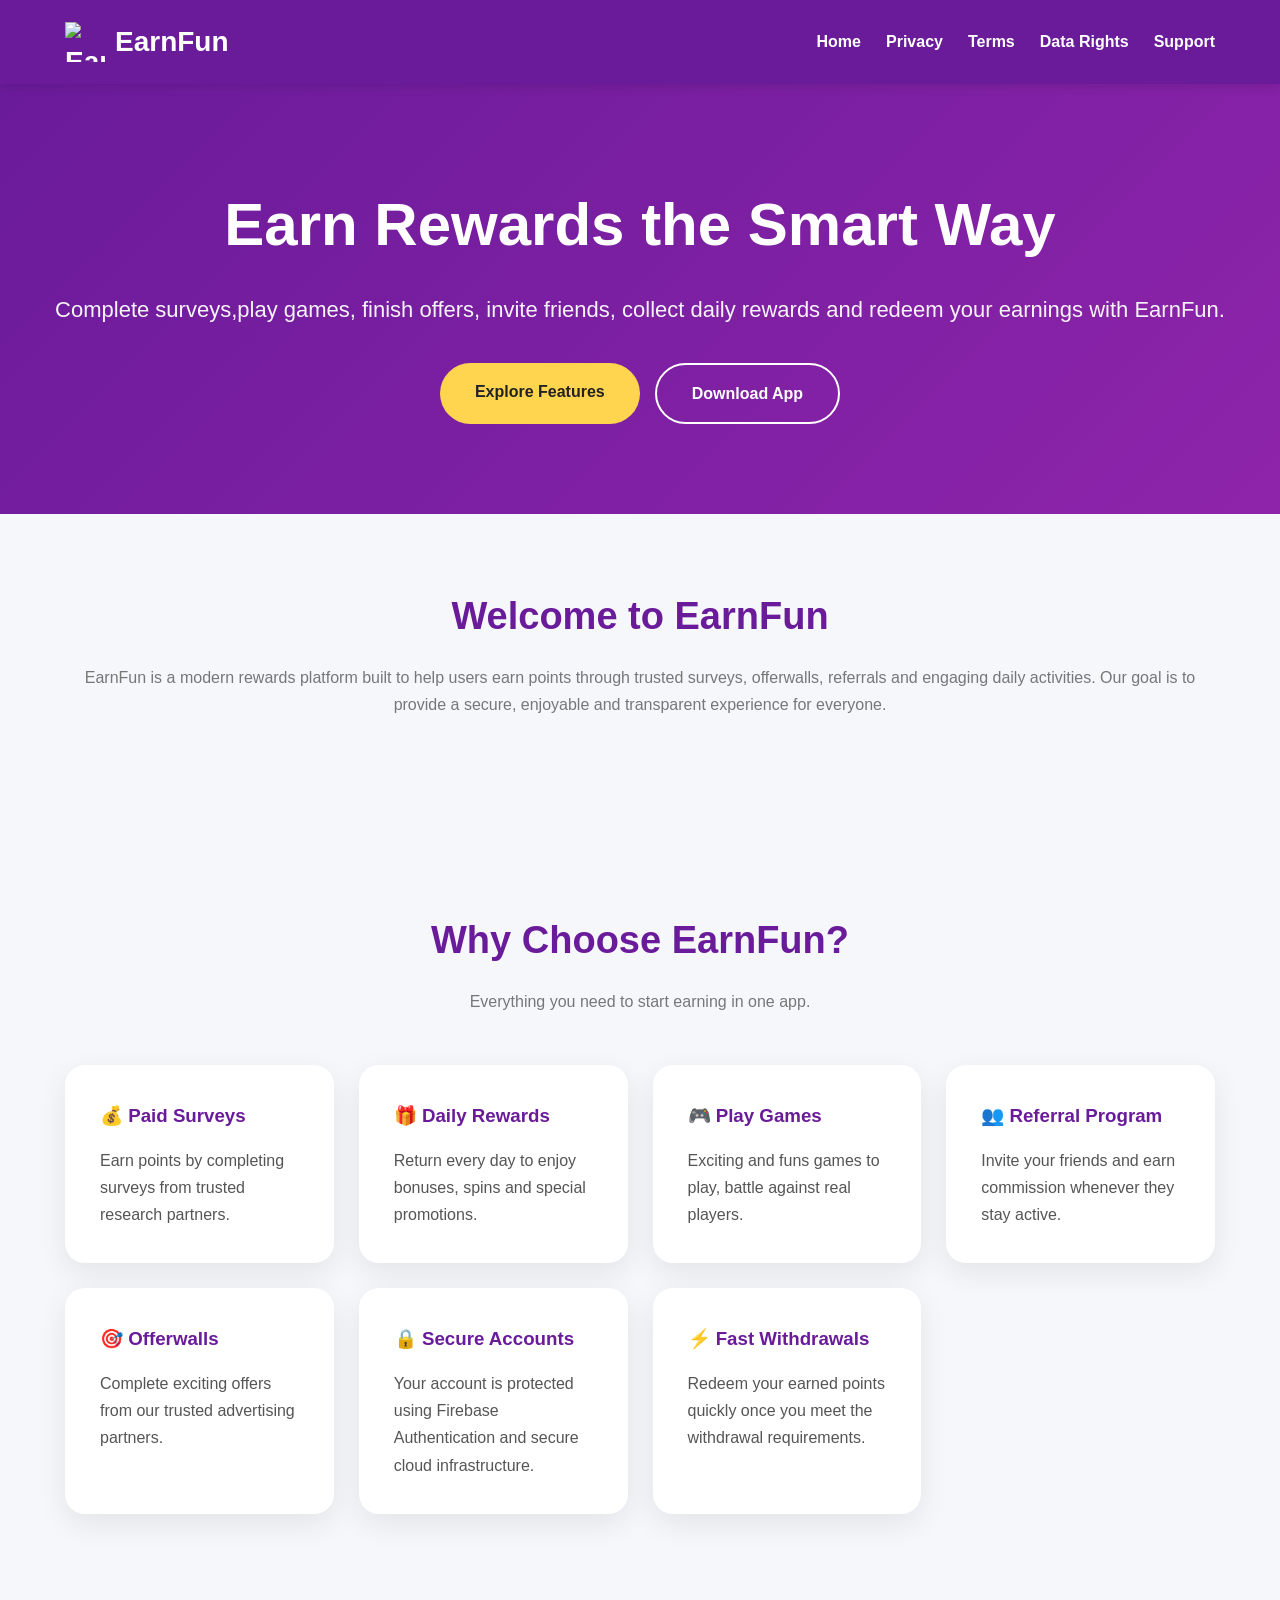
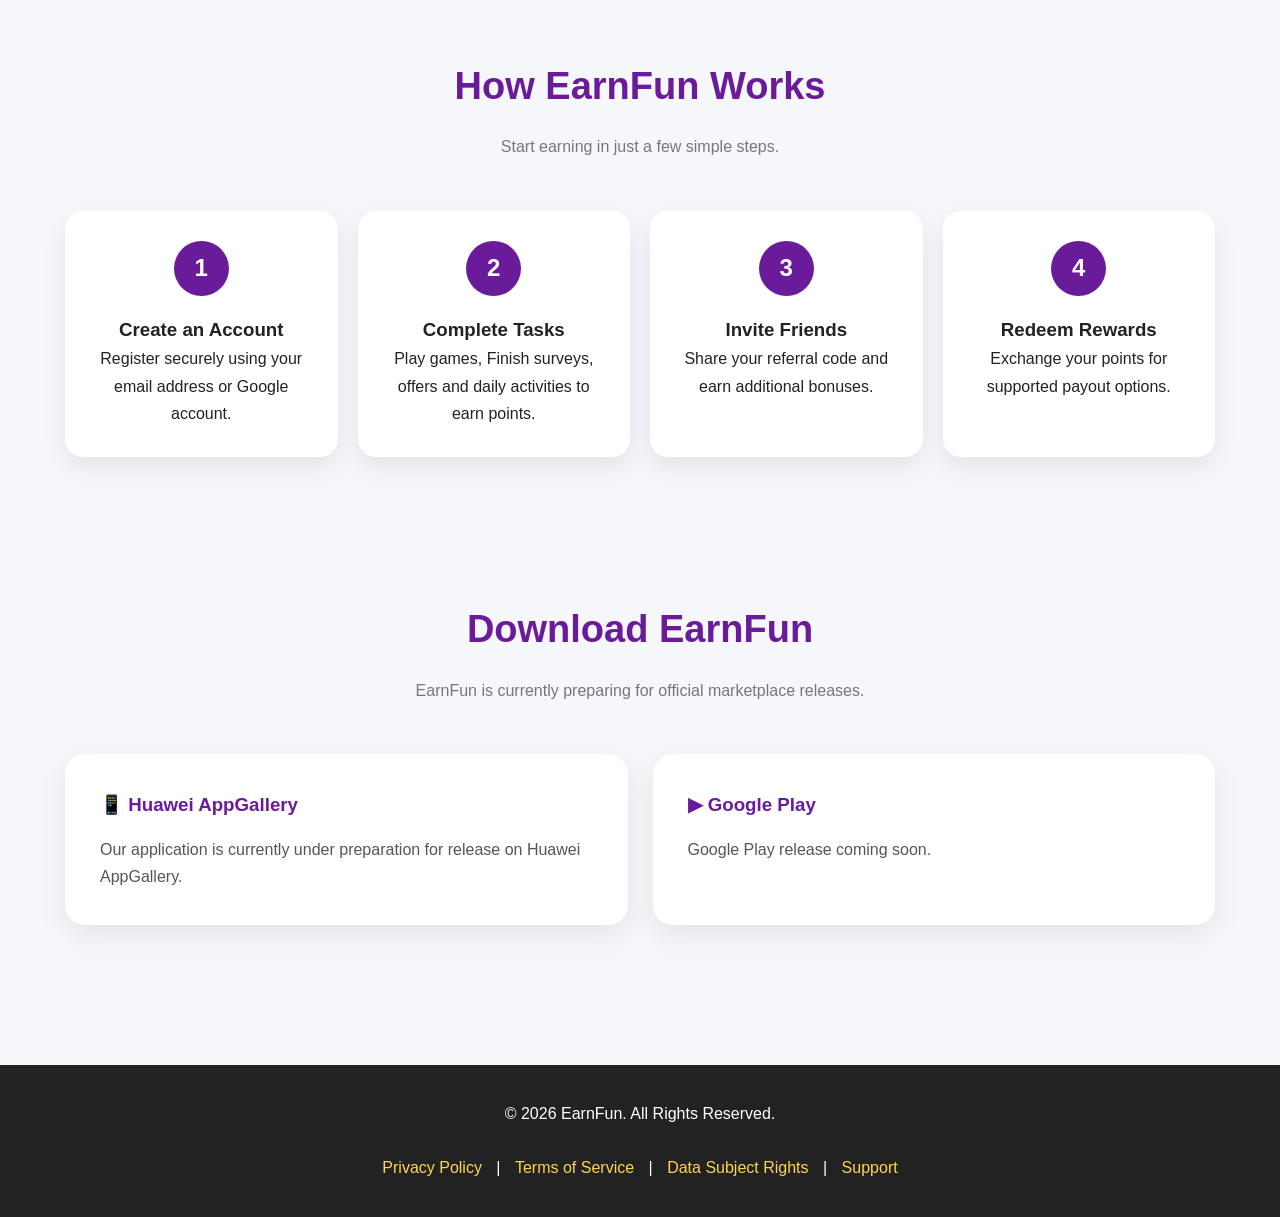
==== index.html @ 37a05ccf "Add files via upload" ====
<!DOCTYPE html>
<html lang="en">

<head>
    <meta charset="UTF-8">
    <meta name="viewport" content="width=device-width, initial-scale=1.0">

    <title>EarnFun | Earn Rewards Online</title>

    <meta name="description"
        content="EarnFun lets you earn rewards by completing surveys, playing games, offers, daily activities, and inviting friends.">

    <link rel="stylesheet" href="style.css">
</head>

<body>

    <!-- Navigation -->

    <nav>
        <div class="nav-container">

           <a href="index.html" class="logo">
    <img src="logo.png" alt="EarnFun Logo">
    <span>EarnFun</span>
</a>

<ul>
    <li><a href="index.html">Home</a></li>
    <li><a href="privacy.html">Privacy</a></li>
    <li><a href="terms.html">Terms</a></li>
    <li><a href="data-rights.html">Data Rights</a></li>
    <li><a href="support.html">Support</a></li>
</ul>

        </div>
    </nav>

    <!-- Hero -->

    <section class="hero">

        <h1>Earn Rewards the Smart Way</h1>

        <p>
            Complete surveys,play games, finish offers, invite friends,
            collect daily rewards and redeem your earnings
            with EarnFun.
        </p>

        <div class="hero-buttons">

            <a href="#features" class="button">
                Explore Features
            </a>

            <a href="#download" class="button button-outline">
                Download App
            </a>

        </div>

    </section>

    <!-- About -->

    <section class="container">

        <h2 class="section-title">
            Welcome to EarnFun
        </h2>

        <p class="section-subtitle">

            EarnFun is a modern rewards platform built to help users earn points
            through trusted surveys, offerwalls, referrals and engaging daily
            activities. Our goal is to provide a secure, enjoyable and transparent
            experience for everyone.

        </p>

    </section>

    <!-- Features -->

    <section class="container" id="features">

        <h2 class="section-title">
            Why Choose EarnFun?
        </h2>

        <p class="section-subtitle">
            Everything you need to start earning in one app.
        </p>

        <div class="grid">

            <div class="card">
                <h3>💰 Paid Surveys</h3>
                <p>
                    Earn points by completing surveys from trusted research
                    partners.
                </p>
            </div>

            <div class="card">
                <h3>🎁 Daily Rewards</h3>
                <p>
                    Return every day to enjoy bonuses, spins and special
                    promotions.
                </p>
            </div>

            <div class="card">
                <h3>🎮 Play Games</h3>
                <p>
                    Exciting and funs games to play, battle against real
                    players.
                </p>
            </div>

            <div class="card">
                <h3>👥 Referral Program</h3>
                <p>
                    Invite your friends and earn commission whenever they stay
                    active.
                </p>
            </div>

            <div class="card">
                <h3>🎯 Offerwalls</h3>
                <p>
                    Complete exciting offers from our trusted advertising
                    partners.
                </p>
            </div>

            <div class="card">
                <h3>🔒 Secure Accounts</h3>
                <p>
                    Your account is protected using Firebase Authentication and
                    secure cloud infrastructure.
                </p>
            </div>

            <div class="card">
                <h3>⚡ Fast Withdrawals</h3>
                <p>
                    Redeem your earned points quickly once you meet the withdrawal
                    requirements.
                </p>
            </div>

        </div>

    </section>

    <!-- How It Works -->

    <section class="container">

        <h2 class="section-title">
            How EarnFun Works
        </h2>

        <p class="section-subtitle">
            Start earning in just a few simple steps.
        </p>

        <div class="timeline">

            <div class="step">

                <div class="step-number">1</div>

                <h3>Create an Account</h3>

                <p>
                    Register securely using your email address or Google account.
                </p>

            </div>

            <div class="step">

                <div class="step-number">2</div>

                <h3>Complete Tasks</h3>

                <p>
                    Play games, Finish surveys, offers and daily activities to earn points.
                </p>

            </div>

            <div class="step">

                <div class="step-number">3</div>

                <h3>Invite Friends</h3>

                <p>
                    Share your referral code and earn additional bonuses.
                </p>

            </div>

            <div class="step">

                <div class="step-number">4</div>

                <h3>Redeem Rewards</h3>

                <p>
                    Exchange your points for supported payout options.
                </p>

            </div>

        </div>

    </section>

    <!-- Download -->

    <section class="container" id="download">

        <h2 class="section-title">
            Download EarnFun
        </h2>

        <p class="section-subtitle">

            EarnFun is currently preparing for official marketplace releases.

        </p>

        <div class="grid">

            <div class="card">

                <h3>📱 Huawei AppGallery</h3>

                <p>

                    Our application is currently under preparation for release on
                    Huawei AppGallery.

                </p>

            </div>

            <div class="card">

                <h3>▶ Google Play</h3>

                <p>

                    Google Play release coming soon.

                </p>

            </div>

        </div>

    </section>

    <!-- Footer -->

    <footer>

        <p>

            © 2026 EarnFun. All Rights Reserved.

        </p>

        <br>

        <a href="privacy.html">Privacy Policy</a>

|

<a href="terms.html">Terms of Service</a>

|

<a href="data-rights.html">Data Subject Rights</a>

|

<a href="support.html">Support</a>

    </footer>

</body>

</html>
---- style.css ----
/* ==============================
   EarnFun Official Website
   Author: EarnFun
================================ */

*{
    margin:0;
    padding:0;
    box-sizing:border-box;
    scroll-behavior:smooth;
}

body{
    font-family:Arial, Helvetica, sans-serif;
    background:#f6f7fb;
    color:#222;
    line-height:1.7;
}

/* Navigation */

nav{
    width:100%;
    background:#6A1B9A;
    position:sticky;
    top:0;
    z-index:999;
    box-shadow:0 2px 10px rgba(0,0,0,.12);
}

.nav-container{
    max-width:1200px;
    margin:auto;
    display:flex;
    justify-content:space-between;
    align-items:center;
    padding:18px 25px;
}

.logo {
    display: flex;
    align-items: center;
    text-decoration: none;
    font-size: 28px;
    font-weight: bold;
    color: white;
    gap: 10px;
}

.logo img {
    width: 40px;
    height: 40px;
    max-width: 40px;
    max-height: 40px;
    object-fit: contain;
    display: block;
}

.logo span {
    color: white;
}

nav ul{
    list-style:none;
    display:flex;
    gap:25px;
}

nav ul li a{
    color:white;
    text-decoration:none;
    font-weight:600;
    transition:.3s;
}

nav ul li a:hover{
    color:#FFD54F;
}

/* Hero */

.hero{
    background:linear-gradient(135deg,#6A1B9A,#8E24AA);
    color:white;
    padding:90px 20px;
    text-align:center;
}

.hero h1{
    font-size:60px;
    margin-bottom:15px;
}

.hero p{
    font-size:22px;
    opacity:.95;
    margin-bottom:35px;
}

.hero-buttons{
    display:flex;
    justify-content:center;
    flex-wrap:wrap;
    gap:15px;
}

.button{
    display:inline-block;
    background:#FFD54F;
    color:#222;
    text-decoration:none;
    padding:15px 35px;
    border-radius:40px;
    font-weight:bold;
    transition:.3s;
}

.button:hover{
    transform:translateY(-3px);
    box-shadow:0 10px 20px rgba(0,0,0,.2);
}

.button-outline{
    background:transparent;
    border:2px solid white;
    color:white;
}

.button-outline:hover{
    background:white;
    color:#6A1B9A;
}

/* General */

.container{
    max-width:1200px;
    margin:auto;
    padding:70px 25px;
}

.section-title{
    text-align:center;
    font-size:38px;
    color:#6A1B9A;
    margin-bottom:15px;
}

.section-subtitle{
    text-align:center;
    color:#777;
    margin-bottom:50px;
}

/* Cards */

.grid{
    display:grid;
    grid-template-columns:repeat(auto-fit,minmax(260px,1fr));
    gap:25px;
}

.card{
    background:white;
    border-radius:20px;
    padding:35px;
    box-shadow:0 10px 30px rgba(0,0,0,.08);
    transition:.3s;
}

.card:hover{
    transform:translateY(-6px);
}

.card h3{
    color:#6A1B9A;
    margin-bottom:15px;
}

.card p{
    color:#555;
}

/* Timeline */

.timeline{
    display:grid;
    grid-template-columns:repeat(auto-fit,minmax(220px,1fr));
    gap:20px;
    margin-top:35px;
}

.step{
    background:white;
    padding:30px;
    border-radius:18px;
    text-align:center;
    box-shadow:0 10px 25px rgba(0,0,0,.08);
}

.step-number{
    width:55px;
    height:55px;
    background:#6A1B9A;
    color:white;
    border-radius:50%;
    display:flex;
    align-items:center;
    justify-content:center;
    margin:auto;
    font-size:24px;
    font-weight:bold;
    margin-bottom:18px;
}

/* Legal Pages */

.page{
    max-width:950px;
    margin:60px auto;
    background:white;
    padding:45px;
    border-radius:18px;
    box-shadow:0 10px 30px rgba(0,0,0,.08);
}

.page h1{
    color:#6A1B9A;
    margin-bottom:25px;
}

.page h2{
    margin-top:35px;
    color:#6A1B9A;
}

.page p,
.page li{
    color:#555;
}

.page ul{
    padding-left:25px;
}

/* Footer */

footer{
    background:#222;
    color:white;
    text-align:center;
    padding:35px 20px;
    margin-top:70px;
}

footer a{
    color:#FFD54F;
    text-decoration:none;
    margin:0 10px;
}

footer a:hover{
    text-decoration:underline;
}

/* Responsive */

@media(max-width:768px){

.hero h1{
    font-size:42px;
}

.hero p{
    font-size:18px;
}

nav ul{
    gap:15px;
    font-size:14px;
}

.section-title{
    font-size:30px;
}

.page{
    margin:25px;
    padding:30px;
}

}
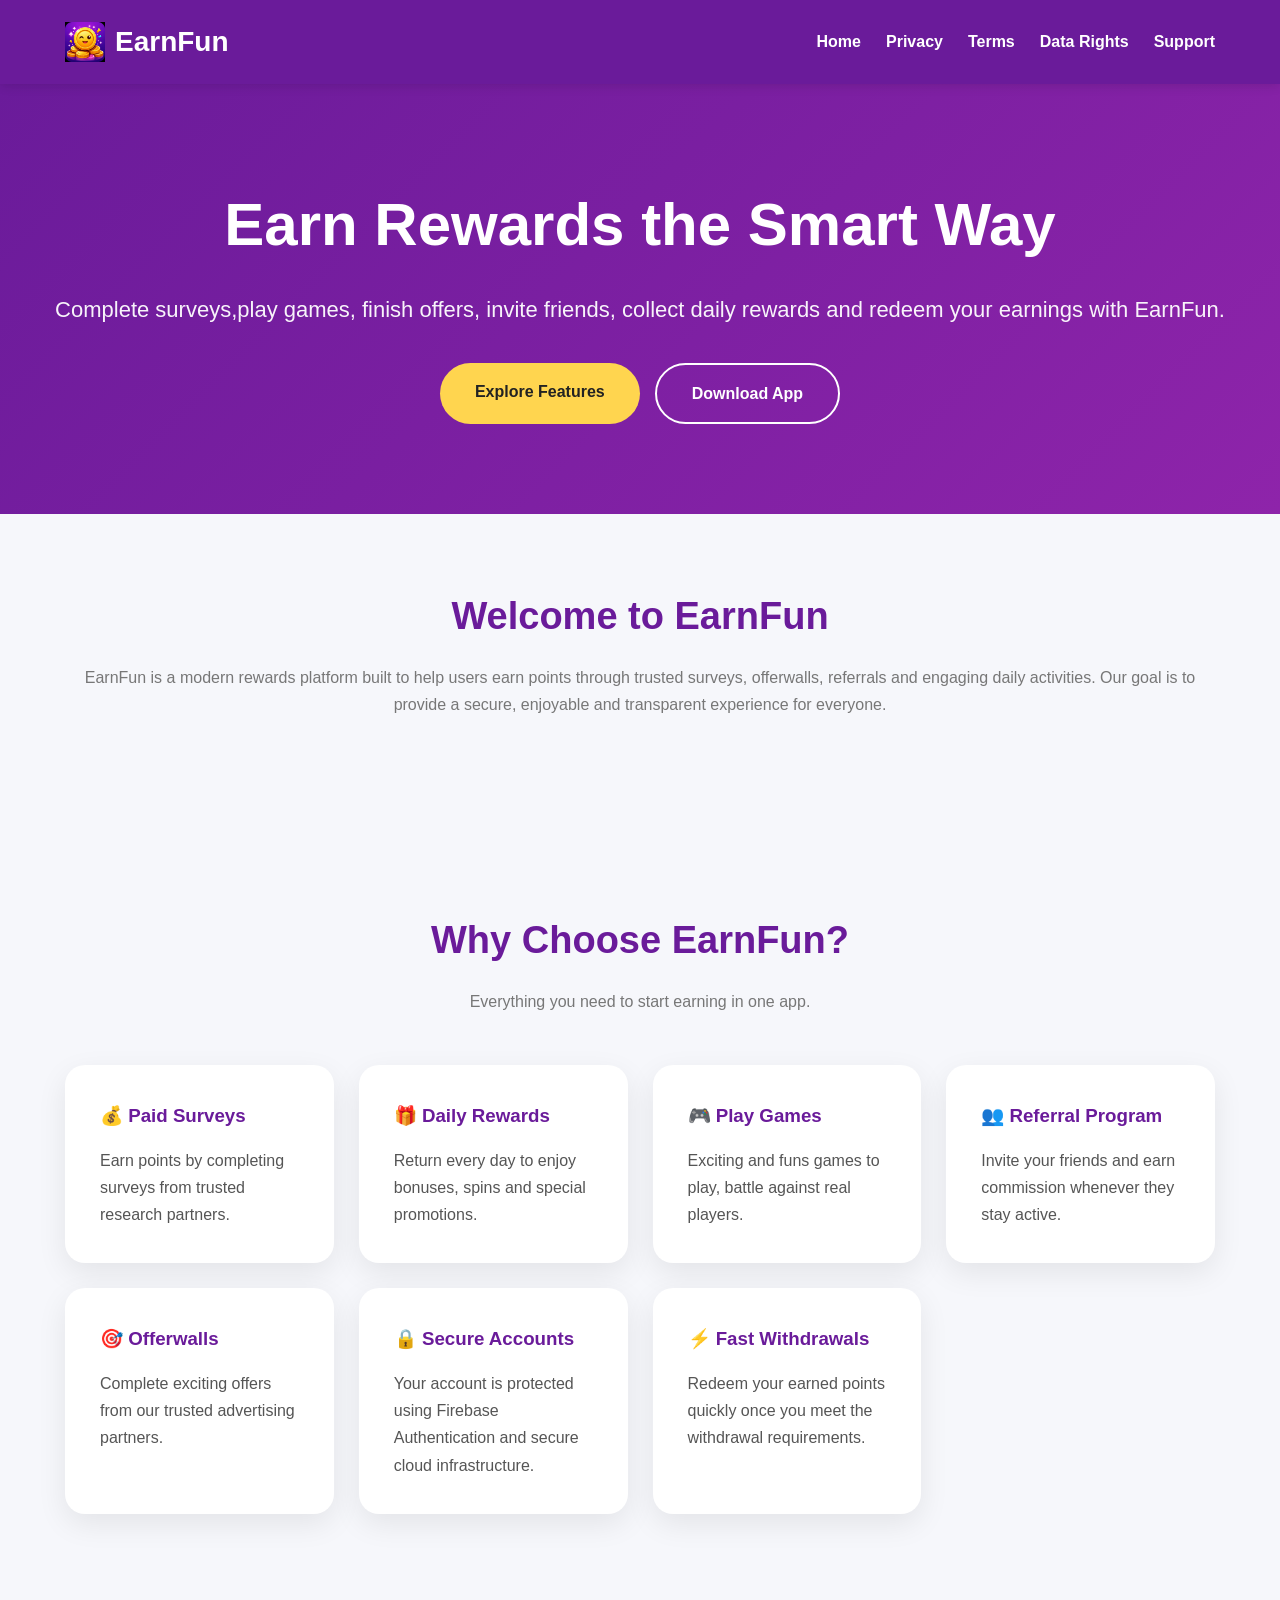
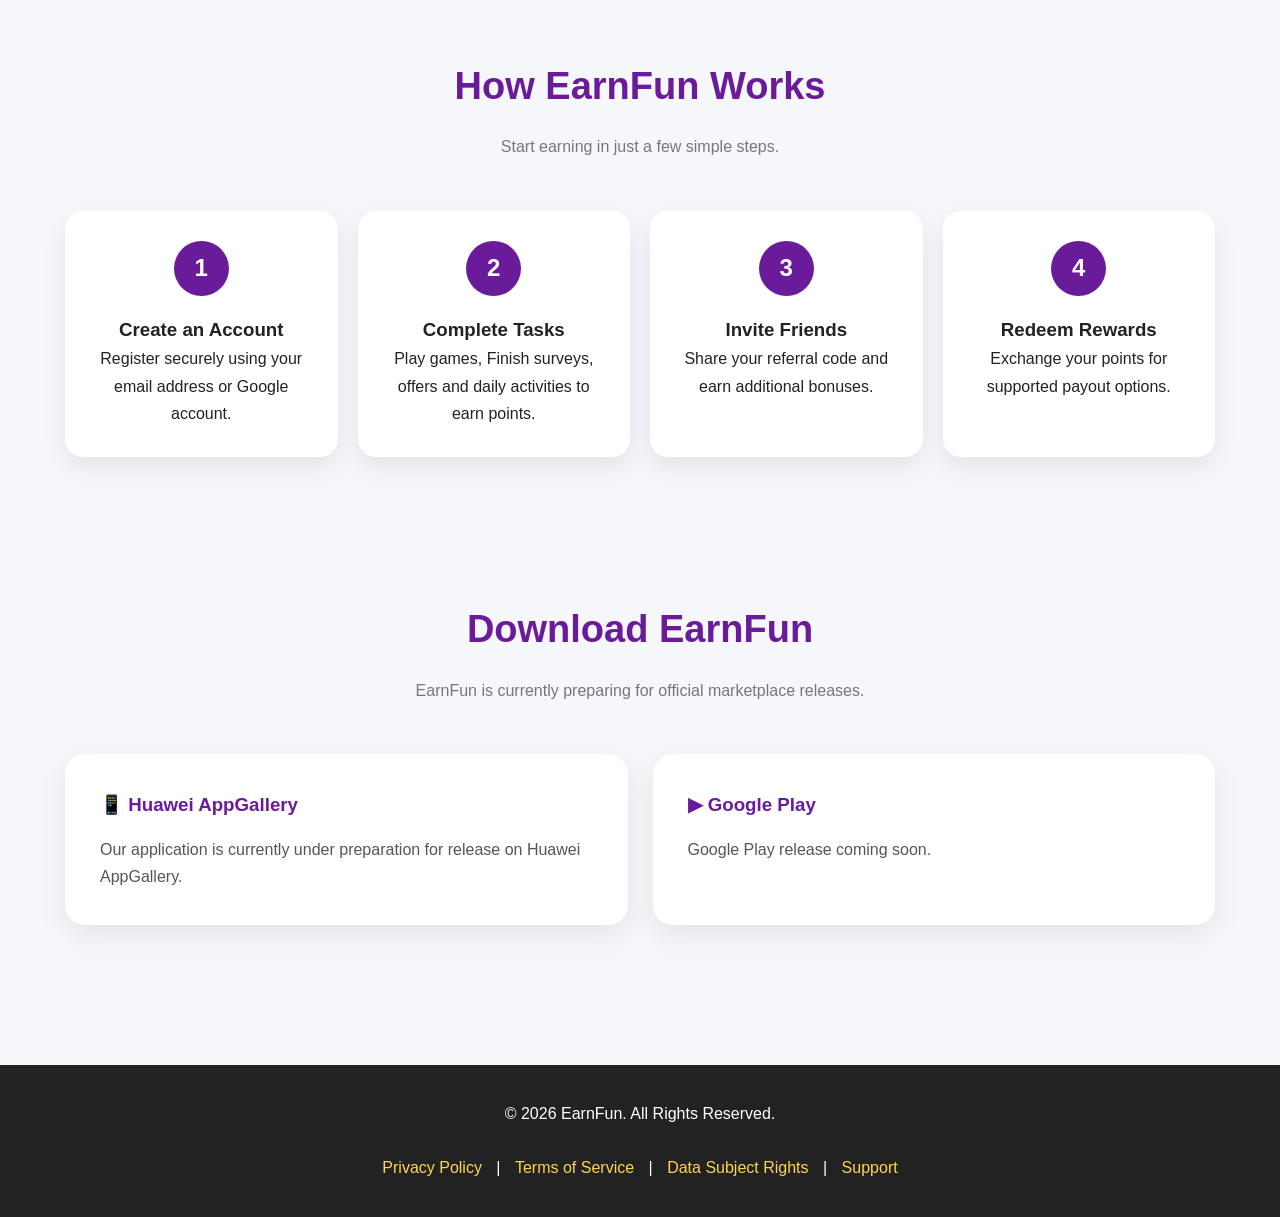
==== commit 35cc7223: "Update logo image source in index.html" ====
--- a/index.html
+++ b/index.html
@@ -21,7 +21,7 @@
         <div class="nav-container">
 
            <a href="index.html" class="logo">
-    <img src="logo.png" alt="EarnFun Logo">
+    <img src="logo-.png" alt="EarnFun Logo">
     <span>EarnFun</span>
 </a>
 
